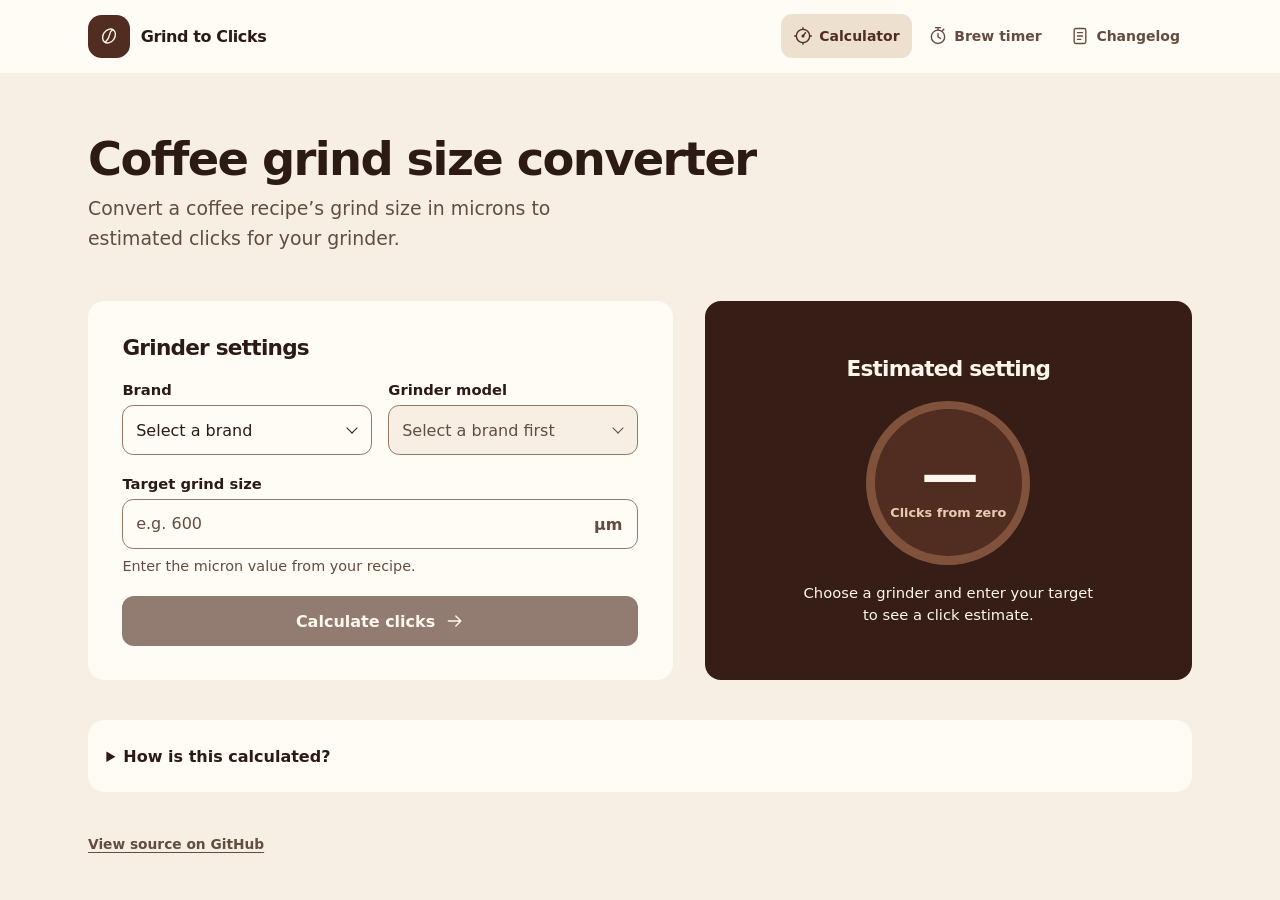
==== index.html @ d62e4ba2 "Use measured grind profiles and add brew presets" ====
<!doctype html>
<html lang="en">
<head>
<meta charset="utf-8">
<meta name="viewport" content="width=device-width, initial-scale=1">
<meta name="description" content="Convert a coffee recipe’s grind size in microns to estimated clicks for your grinder.">
<title>Coffee Grind Size Converter: Microns to Clicks | Grind to Clicks</title>
<link rel="icon" href="./assets/bean.svg" type="image/svg+xml">
<link rel="stylesheet" href="./assets/style.css?v=1.2">
<script src="./assets/select.js?v=1.2" defer></script>
<script src="./assets/grinders.js?v=1.2" defer></script>
<script src="./assets/calculator.js?v=1.2" defer></script>
</head>
<body>
<a class="skip" href="#main">Skip to content</a>
<header class="header"><div class="wrap header-inner">
<a class="brand" href="./"><span class="brand-icon"><svg viewBox="0 0 24 24" fill="none" stroke="currentColor" stroke-width="1.65" stroke-linecap="round" stroke-linejoin="round" aria-hidden="true"><ellipse cx="12" cy="12" rx="7" ry="9" transform="rotate(35 12 12)"/><path d="M16 5c-5 2-1 8-8 14"/></svg></span>Grind to Clicks</a>
<nav aria-label="Main navigation"><a href="./" aria-current="page"><svg viewBox="0 0 24 24" fill="none" stroke="currentColor" stroke-width="1.65" stroke-linecap="round" stroke-linejoin="round" aria-hidden="true"><circle cx="12" cy="12" r="8"/><path d="M12 12l3-4M12 2v2M2 12h2m16 0h2m-10 8v2"/><circle cx="12" cy="12" r="1"/></svg>Calculator</a><a href="./timer/"><svg viewBox="0 0 24 24" fill="none" stroke="currentColor" stroke-width="1.65" stroke-linecap="round" stroke-linejoin="round" aria-hidden="true"><circle cx="12" cy="13" r="8"/><path d="M12 9v4l3 2M9 2h6m-3 0v3m5 1 2-2"/></svg>Brew timer</a><a href="./changelog/"><svg viewBox="0 0 24 24" fill="none" stroke="currentColor" stroke-width="1.65" stroke-linecap="round" stroke-linejoin="round" aria-hidden="true"><rect x="5" y="3" width="14" height="18" rx="2"/><path d="M9 8h6m-6 4h6m-6 4h4"/></svg>Changelog</a></nav>
</div></header>
<main id="main" class="wrap"><header class="page-heading"><h1>Coffee grind size converter</h1><p class="lede">Convert a coffee recipe’s grind size in microns to estimated clicks for your grinder.</p></header>
<div class="tool-grid">
<section class="card tool" aria-labelledby="calc-title">
<div class="card-heading"><div><h2 id="calc-title">Grinder settings</h2></div></div>
<form id="grind-form">
<div class="grinder-fields">
<div><label for="brand">Brand</label><select id="brand" required><option value="">Select a brand</option></select></div>
<div><label for="grinder">Grinder model</label><select id="grinder" required disabled aria-describedby="model-spec"><option value="">Select a brand first</option></select></div>
</div>
<p class="field-note" id="model-spec" hidden></p>
<label for="microns">Target grind size</label>
<div class="unit-field"><input id="microns" type="number" min="1" step="any" inputmode="decimal" placeholder="e.g. 600" required aria-describedby="size-note calc-error"><span aria-hidden="true">µm</span></div>
<p id="size-note" class="field-note">Enter the micron value from your recipe.</p>
<p id="calc-error" class="error" role="alert" hidden></p>
<button id="calculate" class="button primary" type="submit">Calculate clicks <svg viewBox="0 0 24 24" fill="none" stroke="currentColor" stroke-width="1.65" stroke-linecap="round" stroke-linejoin="round" aria-hidden="true"><path d="M4 12h15m-6-6 6 6-6 6"/></svg></button>
<a id="next" class="button primary" href="./timer/" hidden>Open brew timer <svg viewBox="0 0 24 24" fill="none" stroke="currentColor" stroke-width="1.65" stroke-linecap="round" stroke-linejoin="round" aria-hidden="true"><path d="M4 12h15m-6-6 6 6-6 6"/></svg></a>
</form>
<noscript><p>Enable JavaScript to calculate a setting.</p></noscript>
</section>
<section class="card result-card" aria-labelledby="result-title">
<h2 id="result-title">Estimated setting</h2>
<div class="gauge" aria-hidden="true"><div class="gauge-core"><span id="gauge-value">—</span><small id="gauge-unit">Clicks from zero</small></div></div>
<p id="result-summary" role="status">Choose a grinder and enter your target to see a click estimate.</p>
<p class="result-note" id="result-note" hidden></p>
<a id="spec-link" hidden>View grinder reference <svg viewBox="0 0 24 24" fill="none" stroke="currentColor" stroke-width="1.65" stroke-linecap="round" stroke-linejoin="round" aria-hidden="true"><path d="M4 12h15m-6-6 6 6-6 6"/></svg></a>
</section>
</div>
<div class="support">
<details class="card help"><summary>How is this calculated?</summary><p>We use published measurements of ground coffee at known click settings. We average neighboring measurements where the trend reverses, then interpolate within the supported range and round to the nearest click. Results are starting points and can vary with the beans and grinder zero point.</p><p>Check the statistic next to your result. Onyx labels its values average particle size. The K6 source reports the median (D50). These statistics can differ. For Red Clix, we apply <a href="https://comandantegrinder.com/products/red-clix-drivetrain-set">Comandante’s 2:1 click ratio</a> to the C40 reference. Models without enough measurements link to their manufacturer’s setting guide.</p></details>
</div></main>
<footer class="wrap footer"><a href="https://github.com/hjd5031/grind-to-clicks">View source on GitHub</a></footer>
</body>
</html>
---- assets/style.css ----
:root {
  color-scheme: light;
  --paper: #f7efe4;
  --card: #fffbf5;
  --sand: #ede0cf;
  --ink: #2c1a14;
  --muted: #634c40;
  --accent: #864523;
  --espresso: #502d20;
  --deep: #361d16;
  --cream: #fff7eb;
  --latte: #e9cbb2;
  --edge: #947764;
  --focus: #9b3a16;
  font-family: system-ui, -apple-system, "Segoe UI", sans-serif;
  color: var(--ink);
  background: var(--paper);
}

*, *::before, *::after { box-sizing: border-box; }
[hidden] { display: none !important; }
body { margin: 0; }
h1, h2, p { margin: 0; }
a { color: inherit; text-underline-offset: .2em; }
button, input, select { font: inherit; }
svg { width: 1.25rem; height: 1.25rem; flex: none; vertical-align: middle; }
:focus-visible { outline: 3px solid var(--focus); outline-offset: 4px; }
.skip { position: absolute; left: 1rem; top: 1rem; z-index: 2; padding: .75rem; background: var(--card); transform: translateY(-200%); }
.skip:focus { transform: none; }
.sr-only { position: absolute; width: 1px; height: 1px; overflow: hidden; clip-path: inset(50%); white-space: nowrap; }
.wrap { width: min(100% - 2.5rem, 69rem); margin-inline: auto; }
.header { background: var(--card); }
.header-inner { display: flex; align-items: center; justify-content: space-between; gap: .75rem 1.5rem; padding-block: .9rem; }
.brand, nav, nav a, .button { display: flex; align-items: center; }
.brand { gap: .65rem; font-weight: 800; letter-spacing: -.025em; white-space: nowrap; text-decoration: none; }
.brand-icon { display: grid; place-items: center; width: 2.65rem; height: 2.65rem; border-radius: .85rem; flex: none; }
.brand-icon { background: var(--espresso); color: var(--cream); }
nav { flex-wrap: wrap; gap: .25rem; }
nav a { min-height: 2.75rem; gap: .42rem; padding: .45rem .75rem; border-radius: .7rem; text-decoration: none; font-size: .875rem; font-weight: 650; color: var(--muted); }
nav a[aria-current], nav a:hover { color: var(--espresso); background: var(--sand); }

.page-heading { padding-block: clamp(2rem, 5vw, 3.75rem) clamp(1.75rem, 4vw, 3rem); }
h1 { font-size: clamp(1.85rem, 4.5vw, 2.9rem); line-height: 1.14; font-weight: 750; letter-spacing: -.035em; }
.lede { margin-top: .55rem; color: var(--muted); max-width: 42ch; font-size: clamp(1rem, 2vw, 1.18rem); line-height: 1.55; }
.tool-grid { display: grid; grid-template-columns: minmax(0, 1.2fr) minmax(0, 1fr); gap: clamp(1.25rem, 3vw, 2rem); }
.support { margin-top: clamp(1.5rem, 4vw, 2.5rem); }
.card { border-radius: 1rem; background: var(--card); }
.tool, .result-card, .timer-card { padding: clamp(1.2rem, 3vw, 2.15rem); }
.card-heading { margin-bottom: 1.15rem; }
h2 { font-size: 1.35rem; letter-spacing: -.035em; line-height: 1.25; }
.card-heading p, .field-note, #lap-empty { color: var(--muted); font-size: .9rem; line-height: 1.45; }
.card-heading p { margin-top: .28rem; }
label { display: block; font-weight: 750; font-size: .92rem; margin-bottom: .45rem; }
select, input { width: 100%; min-height: 3.15rem; color: var(--ink); background: var(--card); border: 1px solid var(--edge); border-radius: .7rem; padding: .62rem .8rem; }
input::placeholder { color: var(--muted); opacity: 1; }
.grinder-fields { display: grid; grid-template-columns: minmax(0, 1fr) minmax(0, 1fr); gap: 1rem; margin-bottom: 1.2rem; }
.coffee-select { position: relative; color: var(--ink); text-align: left; }
.coffee-select summary { display: flex; align-items: center; justify-content: space-between; gap: .6rem; min-height: 3.15rem; padding: .62rem .8rem; border: 1px solid var(--edge); border-radius: .7rem; background: var(--card); list-style: none; cursor: pointer; overflow-wrap: anywhere; }
.coffee-select summary::-webkit-details-marker { display: none; }
.coffee-select summary::after { content: ""; width: .5rem; height: .5rem; flex: none; border: solid currentColor; border-width: 0 1.5px 1.5px 0; transform: rotate(45deg); margin: -.25rem .15rem 0 0; }
.coffee-select summary[aria-disabled="true"] { background: var(--paper); color: var(--muted); cursor: default; }
.coffee-options { position: absolute; z-index: 2; inset-inline: 0; top: calc(100% + .35rem); max-height: min(15rem, 42vh); overflow: auto; padding: .3rem; background: var(--card); border: 1px solid var(--edge); border-radius: .65rem; box-shadow: 0 .4rem 1rem #2c1a1426; }
.coffee-options button { display: block; width: 100%; min-height: 2.65rem; padding: .45rem .55rem; text-align: left; color: var(--ink); background: var(--card); border: 0; border-radius: .35rem; cursor: pointer; }
.coffee-options button:hover, .coffee-options button[aria-pressed="true"] { background: var(--sand); }
.coffee-options button:focus-visible { outline-offset: -3px; }
.timer-card .coffee-options button:focus-visible { outline-color: var(--focus); }
.preset-field { margin-bottom: 1rem; }
.preset-source { display: inline-block; margin-top: .35rem; font-size: .85rem; color: var(--accent); }
#model-spec { margin: -.45rem 0 .9rem; }
select:disabled { background: var(--paper); color: var(--muted); opacity: 1; }
.unit-field { position: relative; }
.unit-field input { padding-right: 3.5rem; }
.unit-field span { position: absolute; right: 1rem; top: 50%; transform: translateY(-50%); color: var(--muted); font-weight: 750; pointer-events: none; }
form .unit-field + .field-note { margin-top: .45rem; }
.button { justify-content: center; gap: .6rem; min-height: 3.1rem; border: 1px solid transparent; border-radius: .75rem; padding: .6rem 1rem; cursor: pointer; font-weight: 750; text-decoration: none; }
form .button { width: 100%; margin-top: 1.2rem; }
.primary { color: var(--cream); background: var(--espresso); }
.primary:hover { background: var(--deep); }
.secondary { color: var(--espresso); background: var(--sand); border-color: var(--edge); }
.secondary:hover { background: var(--cream); }
button:disabled { cursor: default; opacity: .62; }
.error { color: #902918; margin-top: .5rem; font-size: .9rem; }

.result-card, .timer-card { background: var(--deep); color: var(--cream); display: flex; flex-direction: column; align-items: center; justify-content: center; text-align: center; }
.result-card a:focus-visible, .timer-card :focus-visible { outline-color: var(--latte); }
.gauge { --progress: 0%; width: min(100%, 10.25rem); aspect-ratio: 1; display: grid; place-items: center; margin: 1.1rem auto; border-radius: 50%; padding: .54rem; background: conic-gradient(var(--latte) var(--progress), #80523b 0); }
.gauge-core { width: 100%; height: 100%; display: grid; place-content: center; gap: .1rem; border-radius: 50%; background: var(--espresso); }
.gauge-core > span { font-size: clamp(2.6rem, 6vw, 3.6rem); line-height: 1; font-weight: 800; font-variant-numeric: tabular-nums; letter-spacing: -.055em; }
.gauge-core small { color: var(--latte); font-size: .8rem; font-weight: 650; }
#result-summary, #timer-state { color: var(--cream); max-width: 31ch; font-size: .92rem; line-height: 1.45; }
.result-note { color: var(--latte); font-size: .82rem; margin-top: .55rem; }
#spec-link { margin-top: .65rem; color: var(--latte); font-weight: 650; font-size: .875rem; }
#spec-link svg, .help a svg { width: 1rem; height: 1rem; }

.help { padding: .95rem 1.15rem; }
.help summary { min-height: 2.6rem; align-content: center; cursor: pointer; font-weight: 750; }
.help p { color: var(--muted); line-height: 1.55; margin: .25rem 0 .7rem; }
.help a { font-weight: 650; color: var(--accent); }
.footer { padding-block: clamp(1.75rem, 4vw, 2.75rem); color: var(--muted); font-size: .86rem; }
.footer a { font-weight: 650; }

.timer-grid { align-items: start; }
.mode-field { width: min(100%, 17rem); margin-top: .9rem; text-align: left; }
.setting { color: var(--latte); margin-top: .8rem; font-size: .9rem; overflow-wrap: anywhere; }
.brew-gauge { width: min(100%, 14rem); }
.timer-actions { display: flex; flex-wrap: wrap; justify-content: center; gap: .55rem; margin-top: 1.2rem; width: 100%; }
.timer-actions .primary { color: var(--deep); background: var(--latte); flex: 1 0 6.5rem; }
.timer-actions .primary:hover { background: var(--cream); }
.timer-actions .secondary { color: var(--cream); background: var(--espresso); border-color: var(--latte); }
.timer-actions .secondary:hover { background: var(--deep); }
.laps ol { display: grid; gap: .55rem; margin: 0 0 .85rem; padding: 0; list-style: none; }
.laps li { display: flex; align-items: baseline; justify-content: space-between; flex-wrap: wrap; gap: .25rem .75rem; padding: .85rem; border-radius: .8rem; background: var(--paper); }
.laps li[aria-current] { background: var(--sand); box-shadow: inset .24rem 0 var(--accent); }
.laps li span { color: var(--muted); font-size: .85rem; }
.recipe-heading { display: flex; flex-wrap: wrap; align-items: start; justify-content: space-between; gap: .65rem; }
#recipe-editor { width: min(100% - 1.5rem, 36rem); max-height: 90dvh; padding: clamp(1rem, 4vw, 1.75rem); border: 1px solid var(--edge); border-radius: 1rem; background: var(--card); color: var(--ink); }
#recipe-editor::backdrop { background: #2c1a1480; }
#recipe-form h2, #coffee-grams { margin-bottom: .85rem; }
.recipe-step { min-inline-size: 0; margin: .85rem 0 0; padding: .8rem; border: 0; border-radius: .65rem; background: var(--paper); }
.recipe-step legend { font-weight: 750; padding: 0 .25rem; }
.recipe-step input { display: block; margin-top: .3rem; }
.recipe-amounts { display: grid; grid-template-columns: repeat(auto-fit, minmax(min(100%, 10rem), 1fr)); gap: 0 .65rem; }
.editor-actions { display: flex; flex-wrap: wrap; gap: .55rem; margin-top: .85rem; }
.editor-actions:last-child { justify-content: end; }
.release { max-width: 43rem; }
.release + .release { margin-top: 1.5rem; }
.release p { margin-top: .55rem; color: var(--muted); line-height: 1.5; }
.release ul { color: var(--muted); margin-bottom: 0; padding-left: 1.25rem; }
.release li + li { margin-top: .6rem; }

@media (max-width: 45rem) {
  .tool-grid { grid-template-columns: minmax(0, 1fr); }
}
@media (max-width: 37rem) {
  .wrap { width: calc(100% - 1.5rem); }
  .header-inner { flex-wrap: wrap; }
  nav { width: 100%; }
  nav a { padding-inline: .55rem; }
  nav svg { width: 1rem; height: 1rem; }
}
@media (max-width: 32rem) {
  .grinder-fields { grid-template-columns: minmax(0, 1fr); }
}
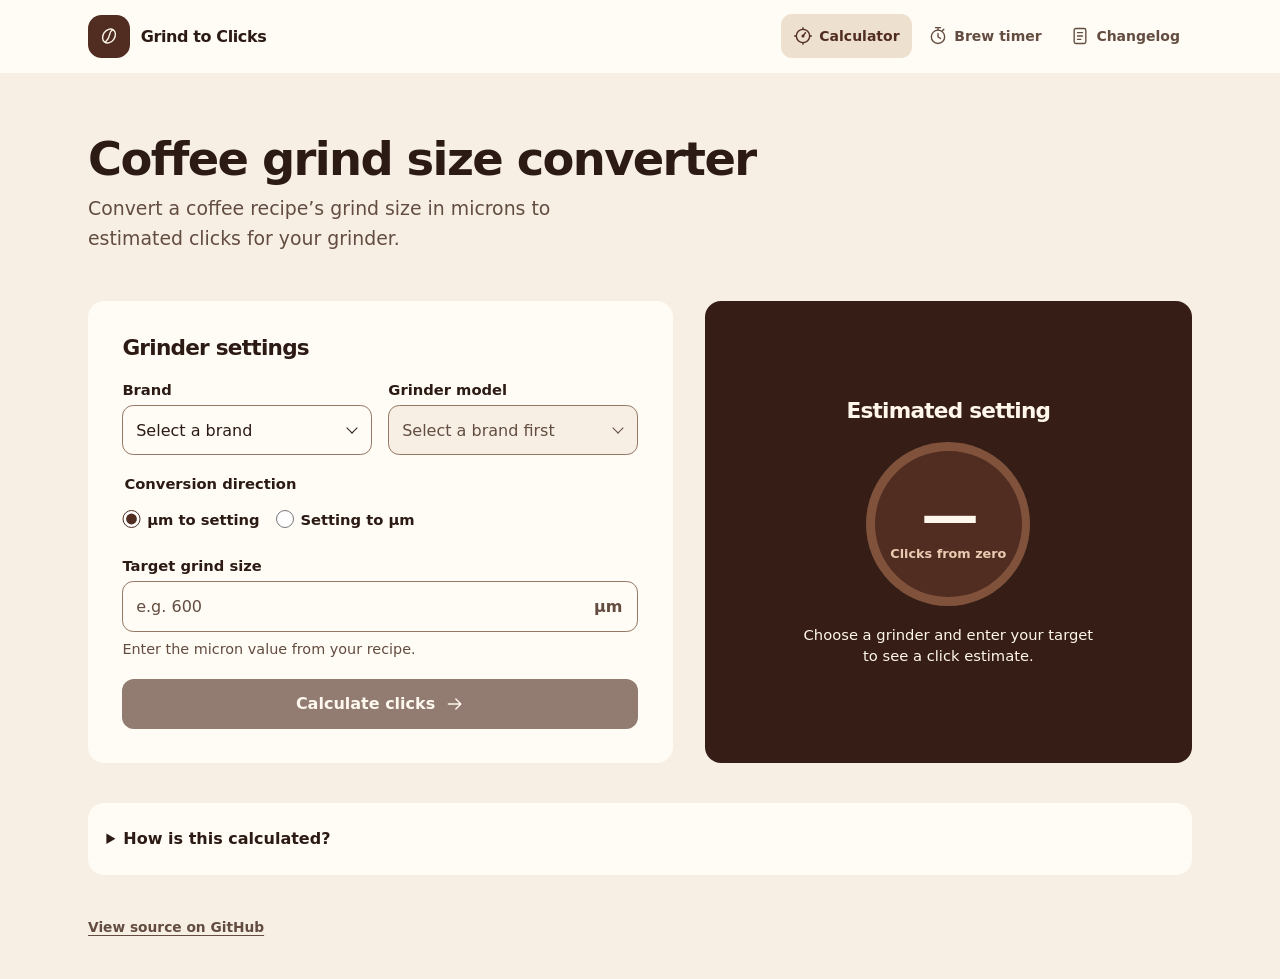
==== commit f09440e0: "Add reverse grind conversion and adjustment progress" ====
--- a/index.html
+++ b/index.html
@@ -6,10 +6,10 @@
 <meta name="description" content="Convert a coffee recipe’s grind size in microns to estimated clicks for your grinder.">
 <title>Coffee Grind Size Converter: Microns to Clicks | Grind to Clicks</title>
 <link rel="icon" href="./assets/bean.svg" type="image/svg+xml">
-<link rel="stylesheet" href="./assets/style.css?v=1.2">
-<script src="./assets/select.js?v=1.2" defer></script>
-<script src="./assets/grinders.js?v=1.2" defer></script>
-<script src="./assets/calculator.js?v=1.2" defer></script>
+<link rel="stylesheet" href="./assets/style.css?v=1.7">
+<script src="./assets/select.js?v=1.4" defer></script>
+<script src="./assets/grinders.js?v=1.7" defer></script>
+<script src="./assets/calculator.js?v=1.7" defer></script>
 </head>
 <body>
 <a class="skip" href="#main">Skip to content</a>
@@ -27,25 +27,42 @@
 <div><label for="grinder">Grinder model</label><select id="grinder" required disabled aria-describedby="model-spec"><option value="">Select a brand first</option></select></div>
 </div>
 <p class="field-note" id="model-spec" hidden></p>
+<fieldset class="conversion-mode">
+<legend>Conversion direction</legend>
+<label><input type="radio" name="direction" value="forward" checked> µm to setting</label>
+<label><input type="radio" name="direction" value="reverse"> Setting to µm</label>
+</fieldset>
+<div id="size-field">
 <label for="microns">Target grind size</label>
 <div class="unit-field"><input id="microns" type="number" min="1" step="any" inputmode="decimal" placeholder="e.g. 600" required aria-describedby="size-note calc-error"><span aria-hidden="true">µm</span></div>
 <p id="size-note" class="field-note">Enter the micron value from your recipe.</p>
+</div>
+<div id="position-field" hidden>
+<label for="position" id="position-label">Clicks from zero</label>
+<input id="position" disabled aria-describedby="position-note calc-error">
+<p class="field-note" id="position-note"></p>
+</div>
 <p id="calc-error" class="error" role="alert" hidden></p>
-<button id="calculate" class="button primary" type="submit">Calculate clicks <svg viewBox="0 0 24 24" fill="none" stroke="currentColor" stroke-width="1.65" stroke-linecap="round" stroke-linejoin="round" aria-hidden="true"><path d="M4 12h15m-6-6 6 6-6 6"/></svg></button>
+<button id="calculate" class="button primary" type="submit"><span id="calculate-label">Calculate clicks</span> <svg viewBox="0 0 24 24" fill="none" stroke="currentColor" stroke-width="1.65" stroke-linecap="round" stroke-linejoin="round" aria-hidden="true"><path d="M4 12h15m-6-6 6 6-6 6"/></svg></button>
 <a id="next" class="button primary" href="./timer/" hidden>Open brew timer <svg viewBox="0 0 24 24" fill="none" stroke="currentColor" stroke-width="1.65" stroke-linecap="round" stroke-linejoin="round" aria-hidden="true"><path d="M4 12h15m-6-6 6 6-6 6"/></svg></a>
 </form>
 <noscript><p>Enable JavaScript to calculate a setting.</p></noscript>
 </section>
 <section class="card result-card" aria-labelledby="result-title">
 <h2 id="result-title">Estimated setting</h2>
-<div class="gauge" aria-hidden="true"><div class="gauge-core"><span id="gauge-value">—</span><small id="gauge-unit">Clicks from zero</small></div></div>
+<div class="gauge" id="setting-gauge" aria-hidden="true"><div class="gauge-core"><span id="gauge-value">—</span><small id="gauge-unit">Clicks from zero</small></div></div>
+<p class="result-note" id="position-progress" hidden></p>
 <p id="result-summary" role="status">Choose a grinder and enter your target to see a click estimate.</p>
 <p class="result-note" id="result-note" hidden></p>
+<p class="result-note" id="community-note" hidden></p>
+<a class="result-reference" id="community-source" hidden>View DCInside measurement</a>
+<p class="result-note" id="comparison-note" hidden>Brewer-reported reference: C40 Standard 21 clicks and K-Ultra about 65 clicks for the same 750 µm recipe target.</p>
+<a class="result-reference" id="comparison-timer" href="./timer/?grinder=k-ultra&amp;clicks=65" hidden>Use 65 clicks in the brew timer</a>
 <a id="spec-link" hidden>View grinder reference <svg viewBox="0 0 24 24" fill="none" stroke="currentColor" stroke-width="1.65" stroke-linecap="round" stroke-linejoin="round" aria-hidden="true"><path d="M4 12h15m-6-6 6 6-6 6"/></svg></a>
 </section>
 </div>
 <div class="support">
-<details class="card help"><summary>How is this calculated?</summary><p>We use published measurements of ground coffee at known click settings. We average neighboring measurements where the trend reverses, then interpolate within the supported range and round to the nearest click. Results are starting points and can vary with the beans and grinder zero point.</p><p>Check the statistic next to your result. Onyx labels its values average particle size. The K6 source reports the median (D50). These statistics can differ. For Red Clix, we apply <a href="https://comandantegrinder.com/products/red-clix-drivetrain-set">Comandante’s 2:1 click ratio</a> to the C40 reference. Models without enough measurements link to their manufacturer’s setting guide.</p></details>
+<details class="card help"><summary>How is this calculated?</summary><p>We use published measurements of ground coffee at known click settings. We average neighboring measurements where the trend reverses, then interpolate within the supported range and round to the nearest click. Results are starting points and can vary with the beans and grinder zero point.</p><p>Check the statistic next to your result. Onyx labels its values average particle size. The K6 source reports the median (D50). These statistics can differ. For Red Clix, we apply <a href="https://comandantegrinder.com/products/red-clix-drivetrain-set">Comandante’s 2:1 click ratio</a> to the C40 reference. DCInside photo measurements are shown with their own source and zero-point conventions. Their values may differ from instrument measurements. Models without enough measurements link to a setting guide.</p></details>
 </div></main>
 <footer class="wrap footer"><a href="https://github.com/hjd5031/grind-to-clicks">View source on GitHub</a></footer>
 </body>
--- a/assets/style.css
+++ b/assets/style.css
@@ -67,6 +67,11 @@
 .preset-field { margin-bottom: 1rem; }
 .preset-source { display: inline-block; margin-top: .35rem; font-size: .85rem; color: var(--accent); }
 #model-spec { margin: -.45rem 0 .9rem; }
+.conversion-mode { display: flex; flex-wrap: wrap; gap: .25rem 1rem; margin: 0 0 1rem; padding: 0; border: 0; }
+.conversion-mode legend { font-size: .92rem; font-weight: 750; margin-bottom: .35rem; }
+.conversion-mode label { display: flex; align-items: center; gap: .4rem; min-height: 2.75rem; margin: 0; }
+.conversion-mode input { width: 1.15rem; height: 1.15rem; min-height: 0; margin: 0; accent-color: var(--espresso); }
+#position-note { margin-top: .45rem; }
 select:disabled { background: var(--paper); color: var(--muted); opacity: 1; }
 .unit-field { position: relative; }
 .unit-field input { padding-right: 3.5rem; }
@@ -89,6 +94,7 @@
 .gauge-core small { color: var(--latte); font-size: .8rem; font-weight: 650; }
 #result-summary, #timer-state { color: var(--cream); max-width: 31ch; font-size: .92rem; line-height: 1.45; }
 .result-note { color: var(--latte); font-size: .82rem; margin-top: .55rem; }
+.result-reference { color: var(--latte); font-size: .875rem; margin-top: .45rem; }
 #spec-link { margin-top: .65rem; color: var(--latte); font-weight: 650; font-size: .875rem; }
 #spec-link svg, .help a svg { width: 1rem; height: 1rem; }
 
@@ -113,12 +119,19 @@
 .laps li[aria-current] { background: var(--sand); box-shadow: inset .24rem 0 var(--accent); }
 .laps li span { color: var(--muted); font-size: .85rem; }
 .recipe-heading { display: flex; flex-wrap: wrap; align-items: start; justify-content: space-between; gap: .65rem; }
-#recipe-editor { width: min(100% - 1.5rem, 36rem); max-height: 90dvh; padding: clamp(1rem, 4vw, 1.75rem); border: 1px solid var(--edge); border-radius: 1rem; background: var(--card); color: var(--ink); }
+.brew-ratio { color: var(--espresso); font-weight: 750; line-height: 1.45; overflow-wrap: anywhere; }
+.recipe-heading .brew-ratio { color: var(--espresso); }
+#editor-ratio { margin-bottom: .55rem; }
+#recipe-editor { width: min(calc(100% - 1.5rem), 36rem); max-height: calc(100dvh - 1.5rem); padding: clamp(1rem, 4vw, 1.75rem); overflow: auto; border: 1px solid var(--edge); border-radius: 1rem; background: var(--card); color: var(--ink); }
 #recipe-editor::backdrop { background: #2c1a1480; }
+#recipe-editor :is(h2, label, p, button), .steps li > *, #timer-state { min-width: 0; overflow-wrap: anywhere; }
 #recipe-form h2, #coffee-grams { margin-bottom: .85rem; }
 .recipe-step { min-inline-size: 0; margin: .85rem 0 0; padding: .8rem; border: 0; border-radius: .65rem; background: var(--paper); }
 .recipe-step legend { font-weight: 750; padding: 0 .25rem; }
-.recipe-step input { display: block; margin-top: .3rem; }
+.recipe-step :is(input, textarea) { display: block; min-width: 0; max-width: 100%; margin-top: .3rem; }
+.recipe-step textarea { width: 100%; padding: .62rem .8rem; resize: vertical; font: inherit; font-weight: 400; color: var(--ink); background: var(--card); border: 1px solid var(--edge); border-radius: .7rem; }
+.brew-gauge .gauge-core { grid-template-columns: minmax(0, 75%); justify-content: center; }
+#stage { overflow-wrap: anywhere; }
 .recipe-amounts { display: grid; grid-template-columns: repeat(auto-fit, minmax(min(100%, 10rem), 1fr)); gap: 0 .65rem; }
 .editor-actions { display: flex; flex-wrap: wrap; gap: .55rem; margin-top: .85rem; }
 .editor-actions:last-child { justify-content: end; }
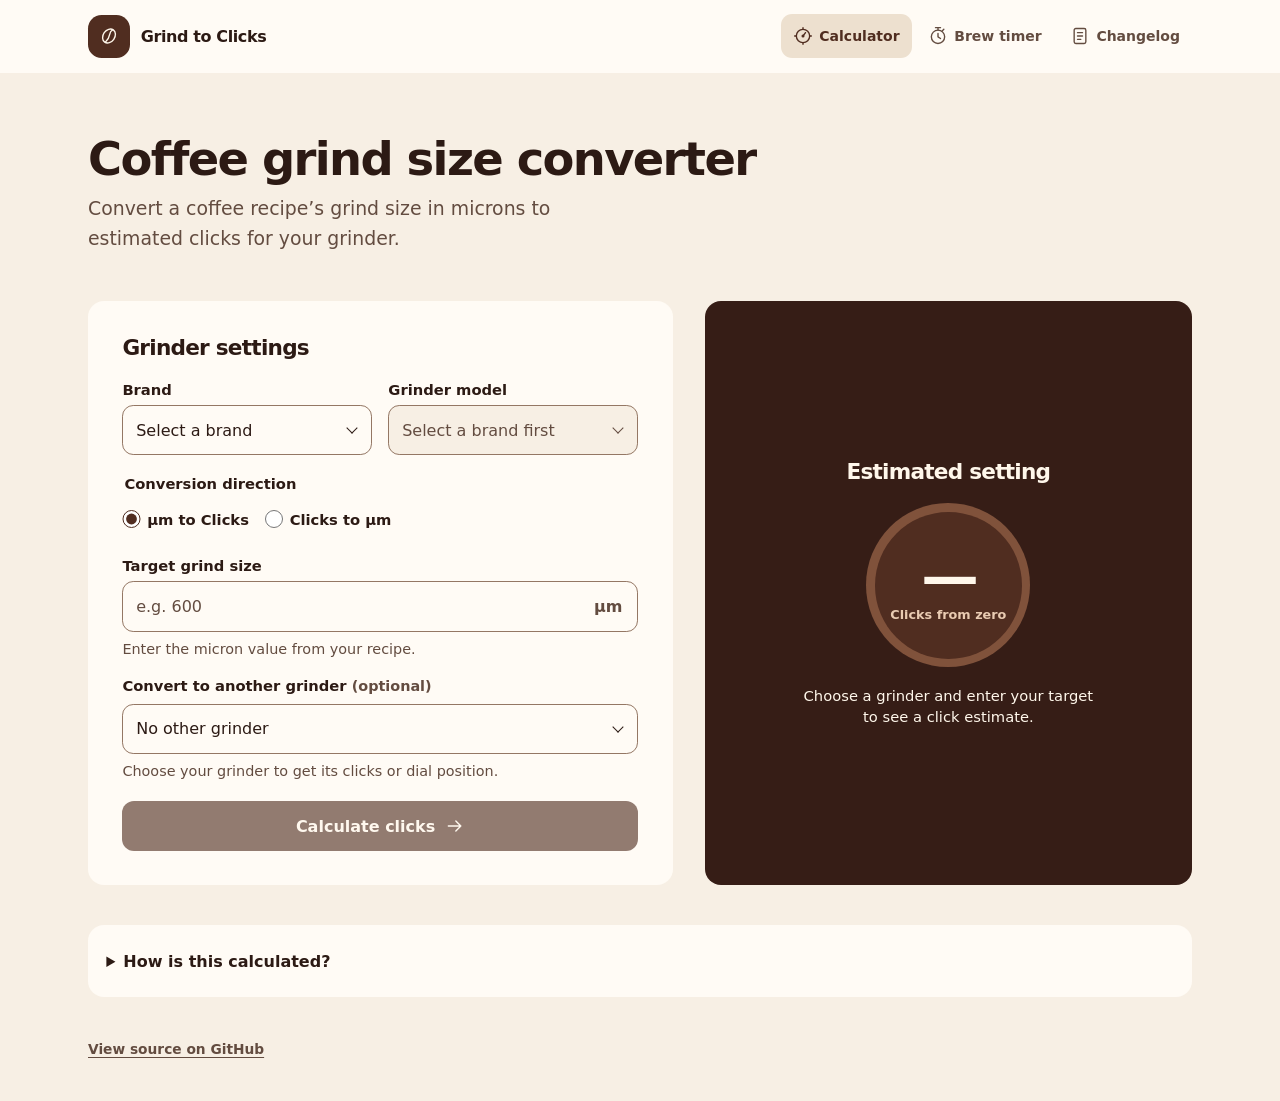
==== commit 5ef5b68f: "Convert recipe settings between grinders" ====
--- a/index.html
+++ b/index.html
@@ -6,10 +6,10 @@
 <meta name="description" content="Convert a coffee recipe’s grind size in microns to estimated clicks for your grinder.">
 <title>Coffee Grind Size Converter: Microns to Clicks | Grind to Clicks</title>
 <link rel="icon" href="./assets/bean.svg" type="image/svg+xml">
-<link rel="stylesheet" href="./assets/style.css?v=1.7">
+<link rel="stylesheet" href="./assets/style.css?v=1.8">
 <script src="./assets/select.js?v=1.4" defer></script>
 <script src="./assets/grinders.js?v=1.7" defer></script>
-<script src="./assets/calculator.js?v=1.7" defer></script>
+<script src="./assets/calculator.js?v=1.8" defer></script>
 </head>
 <body>
 <a class="skip" href="#main">Skip to content</a>
@@ -29,8 +29,8 @@
 <p class="field-note" id="model-spec" hidden></p>
 <fieldset class="conversion-mode">
 <legend>Conversion direction</legend>
-<label><input type="radio" name="direction" value="forward" checked> µm to setting</label>
-<label><input type="radio" name="direction" value="reverse"> Setting to µm</label>
+<label><input type="radio" name="direction" value="forward" checked> µm to Clicks</label>
+<label><input type="radio" name="direction" value="reverse"> Clicks to µm</label>
 </fieldset>
 <div id="size-field">
 <label for="microns">Target grind size</label>
@@ -41,6 +41,11 @@
 <label for="position" id="position-label">Clicks from zero</label>
 <input id="position" disabled aria-describedby="position-note calc-error">
 <p class="field-note" id="position-note"></p>
+</div>
+<div class="destination-field">
+<label for="destination">Convert to another grinder <span class="field-note">(optional)</span></label>
+<select id="destination" aria-describedby="destination-note"><option value="none">No other grinder</option></select>
+<p class="field-note" id="destination-note">Choose your grinder to get its clicks or dial position.</p>
 </div>
 <p id="calc-error" class="error" role="alert" hidden></p>
 <button id="calculate" class="button primary" type="submit"><span id="calculate-label">Calculate clicks</span> <svg viewBox="0 0 24 24" fill="none" stroke="currentColor" stroke-width="1.65" stroke-linecap="round" stroke-linejoin="round" aria-hidden="true"><path d="M4 12h15m-6-6 6 6-6 6"/></svg></button>
@@ -59,6 +64,7 @@
 <p class="result-note" id="comparison-note" hidden>Brewer-reported reference: C40 Standard 21 clicks and K-Ultra about 65 clicks for the same 750 µm recipe target.</p>
 <a class="result-reference" id="comparison-timer" href="./timer/?grinder=k-ultra&amp;clicks=65" hidden>Use 65 clicks in the brew timer</a>
 <a id="spec-link" hidden>View grinder reference <svg viewBox="0 0 24 24" fill="none" stroke="currentColor" stroke-width="1.65" stroke-linecap="round" stroke-linejoin="round" aria-hidden="true"><path d="M4 12h15m-6-6 6 6-6 6"/></svg></a>
+<a class="result-reference" id="source-spec-link" hidden>View recipe grinder measurements</a>
 </section>
 </div>
 <div class="support">
--- a/assets/style.css
+++ b/assets/style.css
@@ -72,6 +72,8 @@
 .conversion-mode label { display: flex; align-items: center; gap: .4rem; min-height: 2.75rem; margin: 0; }
 .conversion-mode input { width: 1.15rem; height: 1.15rem; min-height: 0; margin: 0; accent-color: var(--espresso); }
 #position-note { margin-top: .45rem; }
+.destination-field { margin-top: 1rem; }
+#destination-note { margin-top: .45rem; }
 select:disabled { background: var(--paper); color: var(--muted); opacity: 1; }
 .unit-field { position: relative; }
 .unit-field input { padding-right: 3.5rem; }
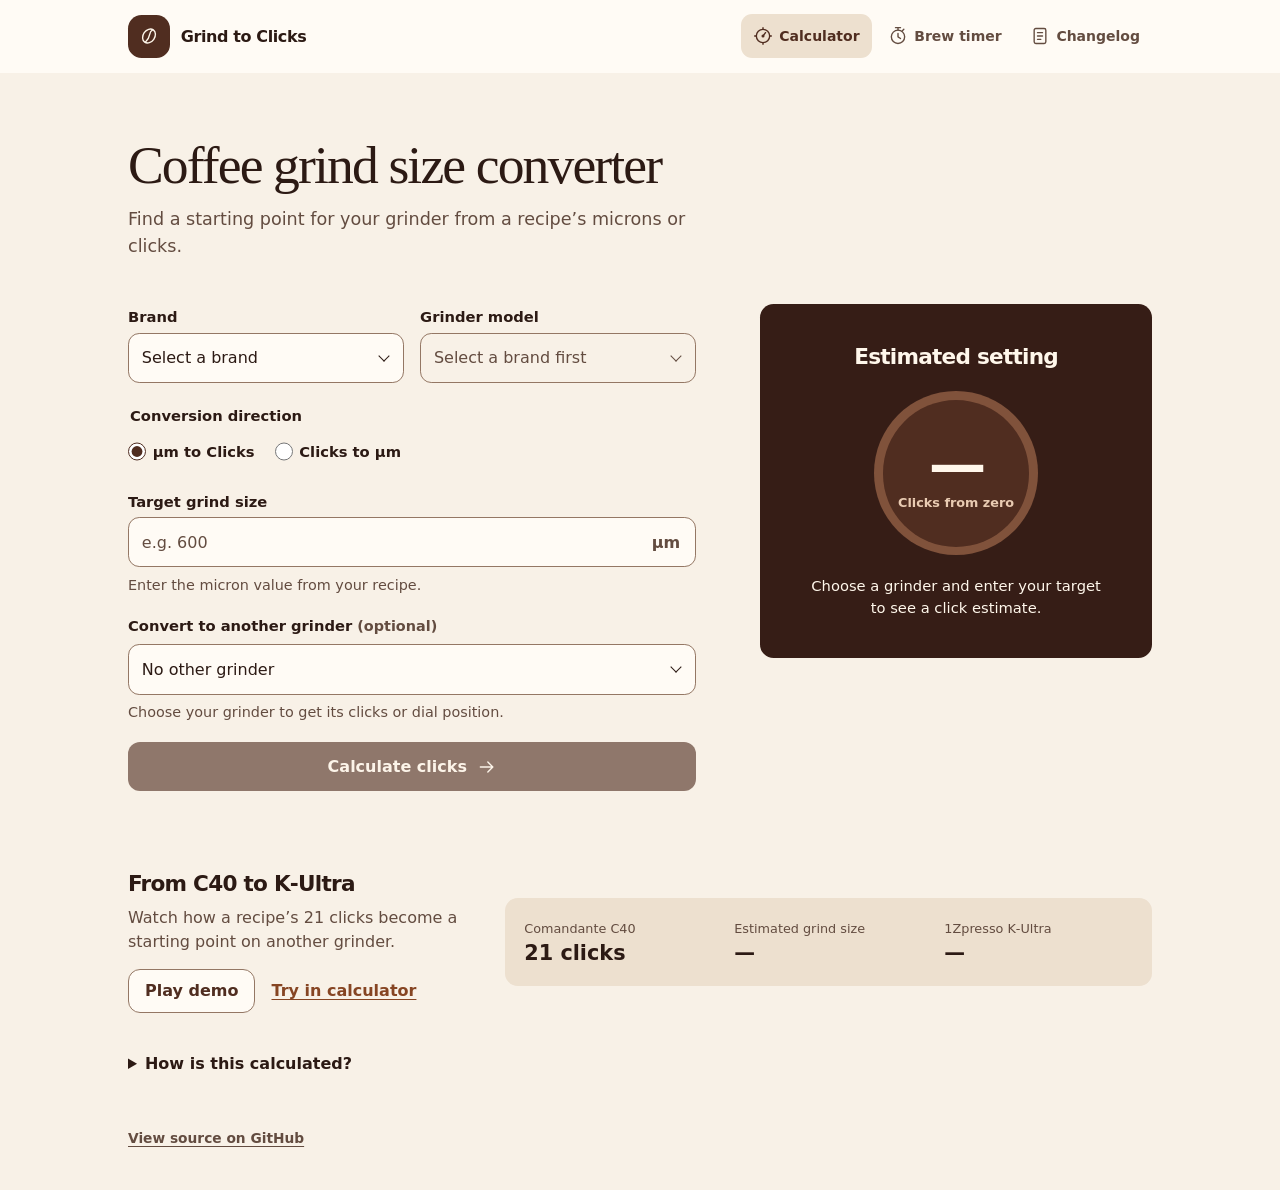
==== commit 6de11154: "Refine page layouts and add a playable grinder demo" ====
--- a/index.html
+++ b/index.html
@@ -6,10 +6,10 @@
 <meta name="description" content="Convert a coffee recipe’s grind size in microns to estimated clicks for your grinder.">
 <title>Coffee Grind Size Converter: Microns to Clicks | Grind to Clicks</title>
 <link rel="icon" href="./assets/bean.svg" type="image/svg+xml">
-<link rel="stylesheet" href="./assets/style.css?v=1.8">
+<link rel="stylesheet" href="./assets/style.css?v=1.9">
 <script src="./assets/select.js?v=1.4" defer></script>
 <script src="./assets/grinders.js?v=1.7" defer></script>
-<script src="./assets/calculator.js?v=1.8" defer></script>
+<script src="./assets/calculator.js?v=1.9" defer></script>
 </head>
 <body>
 <a class="skip" href="#main">Skip to content</a>
@@ -17,10 +17,10 @@
 <a class="brand" href="./"><span class="brand-icon"><svg viewBox="0 0 24 24" fill="none" stroke="currentColor" stroke-width="1.65" stroke-linecap="round" stroke-linejoin="round" aria-hidden="true"><ellipse cx="12" cy="12" rx="7" ry="9" transform="rotate(35 12 12)"/><path d="M16 5c-5 2-1 8-8 14"/></svg></span>Grind to Clicks</a>
 <nav aria-label="Main navigation"><a href="./" aria-current="page"><svg viewBox="0 0 24 24" fill="none" stroke="currentColor" stroke-width="1.65" stroke-linecap="round" stroke-linejoin="round" aria-hidden="true"><circle cx="12" cy="12" r="8"/><path d="M12 12l3-4M12 2v2M2 12h2m16 0h2m-10 8v2"/><circle cx="12" cy="12" r="1"/></svg>Calculator</a><a href="./timer/"><svg viewBox="0 0 24 24" fill="none" stroke="currentColor" stroke-width="1.65" stroke-linecap="round" stroke-linejoin="round" aria-hidden="true"><circle cx="12" cy="13" r="8"/><path d="M12 9v4l3 2M9 2h6m-3 0v3m5 1 2-2"/></svg>Brew timer</a><a href="./changelog/"><svg viewBox="0 0 24 24" fill="none" stroke="currentColor" stroke-width="1.65" stroke-linecap="round" stroke-linejoin="round" aria-hidden="true"><rect x="5" y="3" width="14" height="18" rx="2"/><path d="M9 8h6m-6 4h6m-6 4h4"/></svg>Changelog</a></nav>
 </div></header>
-<main id="main" class="wrap"><header class="page-heading"><h1>Coffee grind size converter</h1><p class="lede">Convert a coffee recipe’s grind size in microns to estimated clicks for your grinder.</p></header>
-<div class="tool-grid">
-<section class="card tool" aria-labelledby="calc-title">
-<div class="card-heading"><div><h2 id="calc-title">Grinder settings</h2></div></div>
+<main id="main" class="wrap calculator-page"><header class="page-heading"><h1>Coffee grind size converter</h1><p class="lede">Find a starting point for your grinder from a recipe’s microns or clicks.</p></header>
+<div class="tool-grid calculator-grid">
+<section class="tool calculator-input" aria-labelledby="calc-title">
+<h2 id="calc-title" class="sr-only">Grinder settings</h2>
 <form id="grind-form">
 <div class="grinder-fields">
 <div><label for="brand">Brand</label><select id="brand" required><option value="">Select a brand</option></select></div>
@@ -68,6 +68,24 @@
 </section>
 </div>
 <div class="support">
+<section class="example" aria-labelledby="example-title">
+<div class="example-copy">
+<h2 id="example-title">From C40 to K‑Ultra</h2>
+<p>Watch how a recipe’s 21 clicks become a starting point on another grinder.</p>
+<div class="example-actions">
+<button type="button" class="button secondary" id="play-example">Play demo</button>
+<button type="button" class="example-use" id="use-example">Try in calculator</button>
+</div>
+</div>
+<div class="example-scene" id="example-scene" aria-label="C40 to K-Ultra example">
+<dl>
+<div><dt>Comandante C40</dt><dd id="example-from">21 clicks</dd></div>
+<div><dt>Estimated grind size</dt><dd id="example-size">—</dd></div>
+<div><dt>1Zpresso K‑Ultra</dt><dd id="example-to">—</dd></div>
+</dl>
+<p class="sr-only" id="example-status" role="status"></p>
+</div>
+</section>
 <details class="card help"><summary>How is this calculated?</summary><p>We use published measurements of ground coffee at known click settings. We average neighboring measurements where the trend reverses, then interpolate within the supported range and round to the nearest click. Results are starting points and can vary with the beans and grinder zero point.</p><p>Check the statistic next to your result. Onyx labels its values average particle size. The K6 source reports the median (D50). These statistics can differ. For Red Clix, we apply <a href="https://comandantegrinder.com/products/red-clix-drivetrain-set">Comandante’s 2:1 click ratio</a> to the C40 reference. DCInside photo measurements are shown with their own source and zero-point conventions. Their values may differ from instrument measurements. Models without enough measurements link to a setting guide.</p></details>
 </div></main>
 <footer class="wrap footer"><a href="https://github.com/hjd5031/grind-to-clicks">View source on GitHub</a></footer>
--- a/assets/style.css
+++ b/assets/style.css
@@ -1,6 +1,6 @@
 :root {
   color-scheme: light;
-  --paper: #f7efe4;
+  --paper: #f8f1e7;
   --card: #fffbf5;
   --sand: #ede0cf;
   --ink: #2c1a14;
@@ -28,7 +28,7 @@
 .skip { position: absolute; left: 1rem; top: 1rem; z-index: 2; padding: .75rem; background: var(--card); transform: translateY(-200%); }
 .skip:focus { transform: none; }
 .sr-only { position: absolute; width: 1px; height: 1px; overflow: hidden; clip-path: inset(50%); white-space: nowrap; }
-.wrap { width: min(100% - 2.5rem, 69rem); margin-inline: auto; }
+.wrap { width: min(100% - 3rem, 64rem); margin-inline: auto; }
 .header { background: var(--card); }
 .header-inner { display: flex; align-items: center; justify-content: space-between; gap: .75rem 1.5rem; padding-block: .9rem; }
 .brand, nav, nav a, .button { display: flex; align-items: center; }
@@ -39,12 +39,14 @@
 nav a { min-height: 2.75rem; gap: .42rem; padding: .45rem .75rem; border-radius: .7rem; text-decoration: none; font-size: .875rem; font-weight: 650; color: var(--muted); }
 nav a[aria-current], nav a:hover { color: var(--espresso); background: var(--sand); }
 
-.page-heading { padding-block: clamp(2rem, 5vw, 3.75rem) clamp(1.75rem, 4vw, 3rem); }
-h1 { font-size: clamp(1.85rem, 4.5vw, 2.9rem); line-height: 1.14; font-weight: 750; letter-spacing: -.035em; }
-.lede { margin-top: .55rem; color: var(--muted); max-width: 42ch; font-size: clamp(1rem, 2vw, 1.18rem); line-height: 1.55; }
+.page-heading { padding-block: clamp(2rem, 5vw, 4rem) clamp(1.65rem, 4vw, 2.75rem); }
+h1 { font: 500 clamp(2rem, 5vw, 3.35rem)/1.08 Georgia, serif; letter-spacing: -.035em; }
+.lede { margin-top: .7rem; color: var(--muted); max-width: 55ch; font-size: clamp(1rem, 2vw, 1.1rem); line-height: 1.55; }
 .tool-grid { display: grid; grid-template-columns: minmax(0, 1.2fr) minmax(0, 1fr); gap: clamp(1.25rem, 3vw, 2rem); }
-.support { margin-top: clamp(1.5rem, 4vw, 2.5rem); }
-.card { border-radius: 1rem; background: var(--card); }
+.calculator-grid { grid-template-columns: minmax(0, 1.45fr) minmax(0, 1fr); gap: clamp(1.5rem, 5vw, 4rem); align-items: start; }
+.tool.calculator-input { padding: .25rem 0 0; }
+.support { margin-top: clamp(2.5rem, 7vw, 5rem); }
+.card { border-radius: .85rem; background: var(--card); }
 .tool, .result-card, .timer-card { padding: clamp(1.2rem, 3vw, 2.15rem); }
 .card-heading { margin-bottom: 1.15rem; }
 h2 { font-size: 1.35rem; letter-spacing: -.035em; line-height: 1.25; }
@@ -53,7 +55,7 @@
 label { display: block; font-weight: 750; font-size: .92rem; margin-bottom: .45rem; }
 select, input { width: 100%; min-height: 3.15rem; color: var(--ink); background: var(--card); border: 1px solid var(--edge); border-radius: .7rem; padding: .62rem .8rem; }
 input::placeholder { color: var(--muted); opacity: 1; }
-.grinder-fields { display: grid; grid-template-columns: minmax(0, 1fr) minmax(0, 1fr); gap: 1rem; margin-bottom: 1.2rem; }
+.grinder-fields { display: grid; grid-template-columns: minmax(0, 1fr) minmax(0, 1fr); gap: 1rem; margin-bottom: 1.5rem; }
 .coffee-select { position: relative; color: var(--ink); text-align: left; }
 .coffee-select summary { display: flex; align-items: center; justify-content: space-between; gap: .6rem; min-height: 3.15rem; padding: .62rem .8rem; border: 1px solid var(--edge); border-radius: .7rem; background: var(--card); list-style: none; cursor: pointer; overflow-wrap: anywhere; }
 .coffee-select summary::-webkit-details-marker { display: none; }
@@ -67,12 +69,12 @@
 .preset-field { margin-bottom: 1rem; }
 .preset-source { display: inline-block; margin-top: .35rem; font-size: .85rem; color: var(--accent); }
 #model-spec { margin: -.45rem 0 .9rem; }
-.conversion-mode { display: flex; flex-wrap: wrap; gap: .25rem 1rem; margin: 0 0 1rem; padding: 0; border: 0; }
+.conversion-mode { display: flex; flex-wrap: wrap; gap: .25rem 1.25rem; margin: 0 0 1.2rem; padding: 0; border: 0; }
 .conversion-mode legend { font-size: .92rem; font-weight: 750; margin-bottom: .35rem; }
 .conversion-mode label { display: flex; align-items: center; gap: .4rem; min-height: 2.75rem; margin: 0; }
 .conversion-mode input { width: 1.15rem; height: 1.15rem; min-height: 0; margin: 0; accent-color: var(--espresso); }
 #position-note { margin-top: .45rem; }
-.destination-field { margin-top: 1rem; }
+.destination-field { margin-top: 1.3rem; }
 #destination-note { margin-top: .45rem; }
 select:disabled { background: var(--paper); color: var(--muted); opacity: 1; }
 .unit-field { position: relative; }
@@ -89,6 +91,9 @@
 .error { color: #902918; margin-top: .5rem; font-size: .9rem; }
 
 .result-card, .timer-card { background: var(--deep); color: var(--cream); display: flex; flex-direction: column; align-items: center; justify-content: center; text-align: center; }
+.result-card { justify-content: flex-start; min-height: 19rem; padding-block: clamp(1.6rem, 4vw, 2.5rem); overflow-wrap: anywhere; }
+.result-card .gauge { margin-block: 1.25rem; }
+.result-card .gauge-core { grid-template-columns: minmax(0, 82%); }
 .result-card a:focus-visible, .timer-card :focus-visible { outline-color: var(--latte); }
 .gauge { --progress: 0%; width: min(100%, 10.25rem); aspect-ratio: 1; display: grid; place-items: center; margin: 1.1rem auto; border-radius: 50%; padding: .54rem; background: conic-gradient(var(--latte) var(--progress), #80523b 0); }
 .gauge-core { width: 100%; height: 100%; display: grid; place-content: center; gap: .1rem; border-radius: 50%; background: var(--espresso); }
@@ -100,14 +105,28 @@
 #spec-link { margin-top: .65rem; color: var(--latte); font-weight: 650; font-size: .875rem; }
 #spec-link svg, .help a svg { width: 1rem; height: 1rem; }
 
-.help { padding: .95rem 1.15rem; }
+.help { max-width: 66ch; margin-top: 1.7rem; padding: .15rem 0; background: transparent; }
 .help summary { min-height: 2.6rem; align-content: center; cursor: pointer; font-weight: 750; }
 .help p { color: var(--muted); line-height: 1.55; margin: .25rem 0 .7rem; }
 .help a { font-weight: 650; color: var(--accent); }
 .footer { padding-block: clamp(1.75rem, 4vw, 2.75rem); color: var(--muted); font-size: .86rem; }
 .footer a { font-weight: 650; }
 
-.timer-grid { align-items: start; }
+.example { display: grid; grid-template-columns: minmax(0, .8fr) minmax(0, 1.5fr); align-items: center; gap: 1.25rem 2rem; }
+.example-copy p { max-width: 35ch; margin-top: .45rem; color: var(--muted); line-height: 1.55; }
+.example-actions { display: flex; flex-wrap: wrap; align-items: center; gap: .55rem 1rem; margin-top: .85rem; }
+.example-actions .secondary { min-height: 2.75rem; background: var(--card); }
+.example-use { min-height: 2.75rem; border: 0; padding: .3rem 0; background: transparent; color: var(--accent); cursor: pointer; font-weight: 700; text-decoration: underline; text-underline-offset: .2em; }
+.example-scene { padding: .65rem; border-radius: .8rem; background: var(--sand); }
+.example-scene dl { display: grid; grid-template-columns: repeat(3, minmax(0, 1fr)); gap: .25rem; margin: 0; }
+.example-scene dl > div { min-width: 0; padding: .7rem .55rem; border-radius: .5rem; transition: background-color .22s ease; }
+.example-scene dt { color: var(--muted); font-size: .8rem; line-height: 1.35; }
+.example-scene dd { margin: .25rem 0 0; font-size: clamp(1rem, 2.5vw, 1.3rem); font-weight: 750; }
+.example-scene[data-step="source"] dl > :first-child, .example-scene[data-step="size"] dl > :nth-child(2), .example-scene[data-step="result"] dl > :last-child { background: var(--card); }
+@media (prefers-reduced-motion: reduce) { .example-scene dl > div { transition: none; } }
+
+.timer-grid { align-items: start; gap: clamp(1.5rem, 5vw, 3rem); }
+.timer-grid .laps { background: transparent; padding: .25rem 0 0; }
 .mode-field { width: min(100%, 17rem); margin-top: .9rem; text-align: left; }
 .setting { color: var(--latte); margin-top: .8rem; font-size: .9rem; overflow-wrap: anywhere; }
 .brew-gauge { width: min(100%, 14rem); }
@@ -116,8 +135,8 @@
 .timer-actions .primary:hover { background: var(--cream); }
 .timer-actions .secondary { color: var(--cream); background: var(--espresso); border-color: var(--latte); }
 .timer-actions .secondary:hover { background: var(--deep); }
-.laps ol { display: grid; gap: .55rem; margin: 0 0 .85rem; padding: 0; list-style: none; }
-.laps li { display: flex; align-items: baseline; justify-content: space-between; flex-wrap: wrap; gap: .25rem .75rem; padding: .85rem; border-radius: .8rem; background: var(--paper); }
+.laps ol { display: grid; gap: .25rem; margin: 0 0 .85rem; padding: 0; list-style: none; }
+.laps li { display: flex; align-items: baseline; justify-content: space-between; flex-wrap: wrap; gap: .25rem .75rem; padding: .75rem .8rem; border-radius: .4rem; }
 .laps li[aria-current] { background: var(--sand); box-shadow: inset .24rem 0 var(--accent); }
 .laps li span { color: var(--muted); font-size: .85rem; }
 .recipe-heading { display: flex; flex-wrap: wrap; align-items: start; justify-content: space-between; gap: .65rem; }
@@ -144,7 +163,7 @@
 .release li + li { margin-top: .6rem; }
 
 @media (max-width: 45rem) {
-  .tool-grid { grid-template-columns: minmax(0, 1fr); }
+  .tool-grid, .example { grid-template-columns: minmax(0, 1fr); }
 }
 @media (max-width: 37rem) {
   .wrap { width: calc(100% - 1.5rem); }
@@ -155,5 +174,8 @@
 }
 @media (max-width: 32rem) {
   .grinder-fields { grid-template-columns: minmax(0, 1fr); }
+  .example-scene dl { grid-template-columns: minmax(0, 1fr); }
+  .example-scene dl > div { display: flex; align-items: baseline; justify-content: space-between; flex-wrap: wrap; gap: .25rem .7rem; }
+  .example-scene dd { margin: 0; }
 }
 
